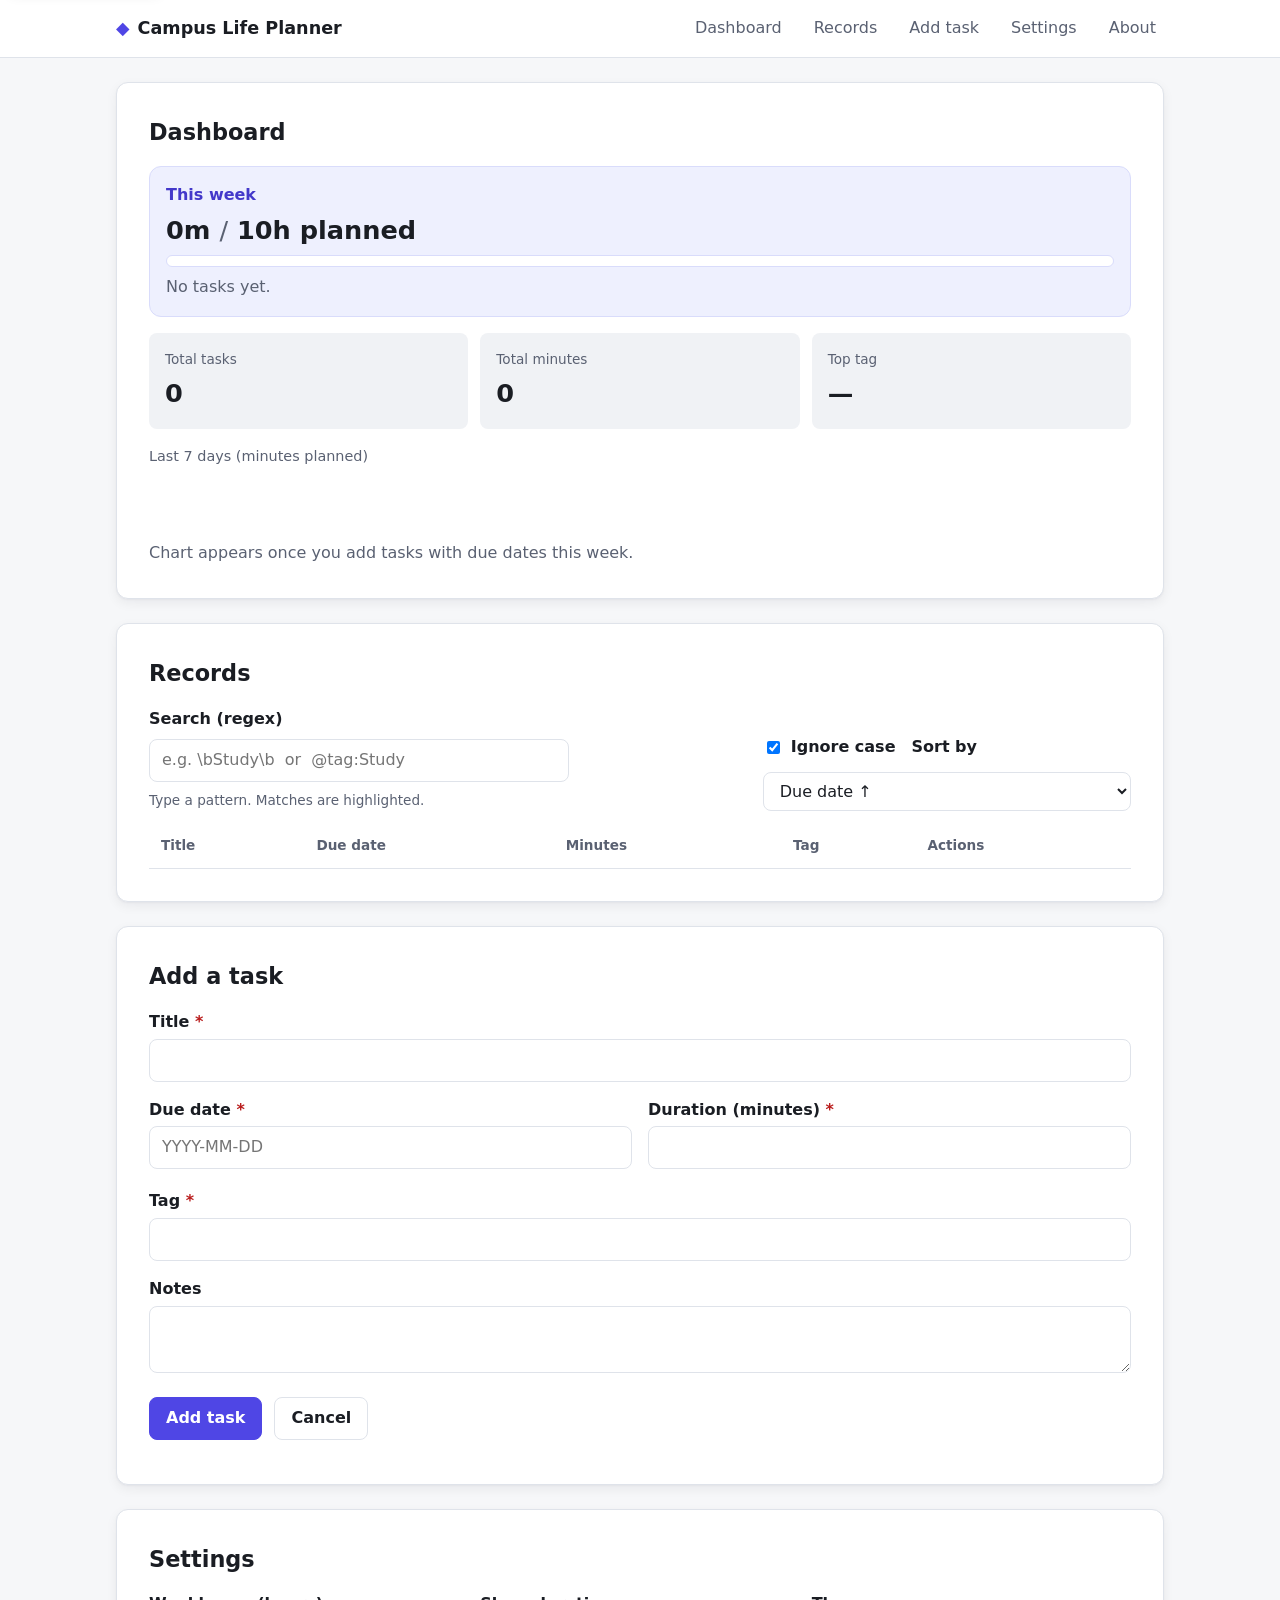
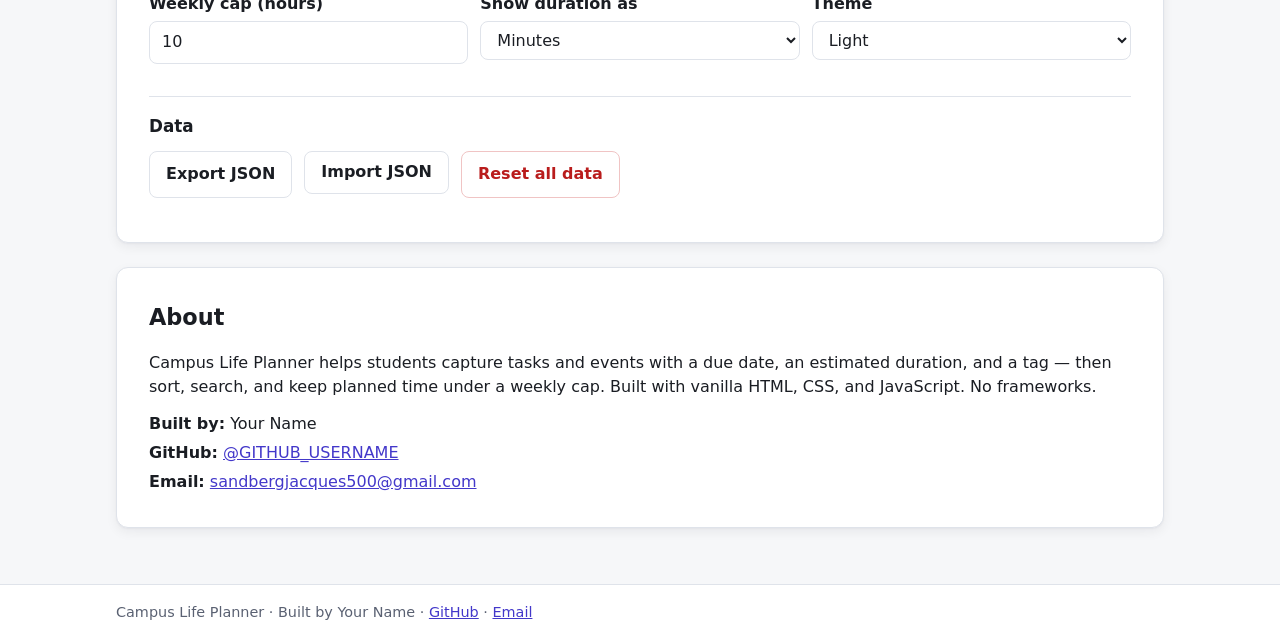
==== index.html @ 639e510d "M2: semantic HTML skeleton + mobile-first base CSS - Full landmark structure (header/nav/main/sectio" ====
<!DOCTYPE html>
<html lang="en">
<head>
  <meta charset="UTF-8" />
  <meta name="viewport" content="width=device-width, initial-scale=1.0" />
  <meta name="description" content="Campus Life Planner — an accessible, responsive planner for student tasks and events." />
  <title>Campus Life Planner</title>
  <link rel="stylesheet" href="styles/main.css" />
</head>
<body>
  <!-- Skip link: first focusable element -->
  <a class="skip-link" href="#main">Skip to content</a>

  <header class="site-header">
    <div class="container site-header__inner">
      <a class="brand" href="#main">
        <span class="brand__mark" aria-hidden="true">◆</span>
        <span class="brand__name">Campus Life Planner</span>
      </a>
      <nav class="site-nav" aria-label="Primary">
        <ul class="site-nav__list">
          <li><a href="#dashboard">Dashboard</a></li>
          <li><a href="#records">Records</a></li>
          <li><a href="#form-section">Add task</a></li>
          <li><a href="#settings">Settings</a></li>
          <li><a href="#about">About</a></li>
        </ul>
      </nav>
    </div>
  </header>

  <main id="main" class="container" tabindex="-1">

    <!-- ===================== DASHBOARD ===================== -->
    <section id="dashboard" class="section" aria-labelledby="dashboard-h">
      <h1 id="dashboard-h" class="section__title">Dashboard</h1>

      <!-- Weekly cap / target status (ARIA live in M5) -->
      <div class="cap-card" aria-labelledby="cap-h">
        <h2 id="cap-h" class="cap-card__title">This week</h2>
        <p class="cap-card__figure"><span data-cap-used>0m</span> <span class="cap-card__sep">/</span> <span data-cap-total>10h</span> planned</p>
        <div class="cap-bar" role="img" aria-label="Planned time against weekly cap">
          <div class="cap-bar__fill" data-cap-fill style="inline-size: 0%"></div>
        </div>
        <p class="cap-card__note" data-cap-message role="status" aria-live="polite">No tasks yet.</p>
      </div>

      <ul class="stat-grid" aria-label="Summary statistics">
        <li class="stat">
          <span class="stat__label">Total tasks</span>
          <span class="stat__value" data-stat-total>0</span>
        </li>
        <li class="stat">
          <span class="stat__label">Total minutes</span>
          <span class="stat__value" data-stat-minutes>0</span>
        </li>
        <li class="stat">
          <span class="stat__label">Top tag</span>
          <span class="stat__value" data-stat-top>—</span>
        </li>
      </ul>

      <figure class="chart" aria-labelledby="chart-h">
        <figcaption id="chart-h" class="chart__title">Last 7 days (minutes planned)</figcaption>
        <div class="chart__bars" data-chart>
          <!-- bars injected by JS in M5 -->
          <p class="muted">Chart appears once you add tasks with due dates this week.</p>
        </div>
      </figure>
    </section>

    <!-- ===================== RECORDS ===================== -->
    <section id="records" class="section" aria-labelledby="records-h">
      <h2 id="records-h" class="section__title">Records</h2>

      <div class="toolbar">
        <div class="toolbar__search">
          <label for="search">Search (regex)</label>
          <input type="search" id="search" name="search" placeholder="e.g. \bStudy\b  or  @tag:Study" autocomplete="off" aria-describedby="search-help search-error" />
          <p id="search-help" class="field-help">Type a pattern. Matches are highlighted.</p>
          <p id="search-error" class="field-error" role="alert" hidden></p>
        </div>
        <div class="toolbar__controls">
          <label class="checkbox">
            <input type="checkbox" id="search-ci" checked />
            <span>Ignore case</span>
          </label>
          <label for="sort">Sort by</label>
          <select id="sort" name="sort">
            <option value="dueDate-asc">Due date ↑</option>
            <option value="dueDate-desc">Due date ↓</option>
            <option value="title-asc">Title A→Z</option>
            <option value="title-desc">Title Z→A</option>
            <option value="duration-asc">Minutes ↑</option>
            <option value="duration-desc">Minutes ↓</option>
          </select>
        </div>
      </div>

      <p class="results-count" role="status" aria-live="polite" data-results-count></p>

      <!-- Desktop: table -->
      <div class="table-wrap" data-view="table">
        <table class="records-table">
          <caption class="visually-hidden">List of planned tasks and events</caption>
          <thead>
            <tr>
              <th scope="col">Title</th>
              <th scope="col">Due date</th>
              <th scope="col">Minutes</th>
              <th scope="col">Tag</th>
              <th scope="col">Actions</th>
            </tr>
          </thead>
          <tbody data-records-body>
            <!-- rows injected by JS (M4) -->
          </tbody>
        </table>
      </div>

      <!-- Mobile: cards -->
      <ul class="cards" data-view="cards" data-records-cards aria-label="Planned tasks (card view)">
        <!-- cards injected by JS (M4) -->
      </ul>

      <p class="empty-state" data-empty hidden>No tasks match. Try clearing the search or add a new task.</p>
    </section>

    <!-- ===================== ADD / EDIT FORM ===================== -->
    <section id="form-section" class="section" aria-labelledby="form-h">
      <h2 id="form-h" class="section__title">Add a task</h2>

      <form id="task-form" class="task-form" novalidate>
        <input type="hidden" name="id" />

        <div class="field">
          <label for="title">Title <span class="req" aria-hidden="true">*</span></label>
          <input type="text" id="title" name="title" required aria-describedby="title-error" autocomplete="off" />
          <p id="title-error" class="field-error" role="alert" hidden></p>
        </div>

        <div class="field-row">
          <div class="field">
            <label for="dueDate">Due date <span class="req" aria-hidden="true">*</span></label>
            <input type="text" id="dueDate" name="dueDate" inputmode="numeric" placeholder="YYYY-MM-DD" required aria-describedby="dueDate-error" />
            <p id="dueDate-error" class="field-error" role="alert" hidden></p>
          </div>

          <div class="field">
            <label for="duration">Duration (minutes) <span class="req" aria-hidden="true">*</span></label>
            <input type="text" id="duration" name="duration" inputmode="decimal" required aria-describedby="duration-error duration-hint" />
            <p id="duration-hint" class="field-help" data-duration-hint></p>
            <p id="duration-error" class="field-error" role="alert" hidden></p>
          </div>
        </div>

        <div class="field">
          <label for="tag">Tag <span class="req" aria-hidden="true">*</span></label>
          <input type="text" id="tag" name="tag" list="tag-list" required aria-describedby="tag-error" autocomplete="off" />
          <datalist id="tag-list">
            <option value="Study"></option>
            <option value="Class"></option>
            <option value="Assignment"></option>
            <option value="Event"></option>
            <option value="Personal"></option>
          </datalist>
          <p id="tag-error" class="field-error" role="alert" hidden></p>
        </div>

        <div class="field">
          <label for="notes">Notes</label>
          <textarea id="notes" name="notes" rows="2" aria-describedby="notes-error"></textarea>
          <p id="notes-error" class="field-error" role="alert" hidden></p>
        </div>

        <div class="form-actions">
          <button type="submit" class="btn btn--primary" data-submit-label>Add task</button>
          <button type="reset" class="btn btn--ghost" data-cancel hidden>Cancel</button>
        </div>
        <p class="form-status" role="status" aria-live="polite" data-form-status></p>
      </form>
    </section>

    <!-- ===================== SETTINGS ===================== -->
    <section id="settings" class="section" aria-labelledby="settings-h">
      <h2 id="settings-h" class="section__title">Settings</h2>

      <div class="settings-grid">
        <div class="field">
          <label for="weekly-cap">Weekly cap (hours)</label>
          <input type="text" id="weekly-cap" name="weekly-cap" inputmode="decimal" value="10" aria-describedby="weekly-cap-error" />
          <p id="weekly-cap-error" class="field-error" role="alert" hidden></p>
        </div>

        <div class="field">
          <label for="unit-display">Show duration as</label>
          <select id="unit-display" name="unit-display">
            <option value="minutes">Minutes</option>
            <option value="hours">Hours</option>
          </select>
        </div>

        <div class="field">
          <label for="theme">Theme</label>
          <select id="theme" name="theme">
            <option value="light">Light</option>
            <option value="dark">Dark</option>
          </select>
        </div>
      </div>

      <div class="settings-data">
        <h3 class="settings-data__title">Data</h3>
        <div class="settings-data__actions">
          <button type="button" class="btn" data-export>Export JSON</button>
          <label class="btn btn--file">
            Import JSON
            <input type="file" id="import-file" accept="application/json,.json" hidden />
          </label>
          <button type="button" class="btn btn--danger" data-reset>Reset all data</button>
        </div>
        <p class="settings-data__status" role="status" aria-live="polite" data-data-status></p>
      </div>
    </section>

    <!-- ===================== ABOUT ===================== -->
    <section id="about" class="section" aria-labelledby="about-h">
      <h2 id="about-h" class="section__title">About</h2>
      <p>
        Campus Life Planner helps students capture tasks and events with a due date,
        an estimated duration, and a tag — then sort, search, and keep planned time
        under a weekly cap. Built with vanilla HTML, CSS, and JavaScript. No frameworks.
      </p>
      <ul class="about-contact">
        <!-- TODO(M7): replace GITHUB_USERNAME and Your Name with real values -->
        <li><strong>Built by:</strong> Your Name</li>
        <li><strong>GitHub:</strong> <a href="https://github.com/GITHUB_USERNAME">@GITHUB_USERNAME</a></li>
        <li><strong>Email:</strong> <a href="mailto:sandbergjacques500@gmail.com">sandbergjacques500@gmail.com</a></li>
      </ul>
    </section>
  </main>

  <footer class="site-footer">
    <div class="container">
      <p>Campus Life Planner · Built by <span>Your Name</span> ·
        <a href="https://github.com/GITHUB_USERNAME">GitHub</a> ·
        <a href="mailto:sandbergjacques500@gmail.com">Email</a>
      </p>
    </div>
  </footer>

  <!-- JS modules wired up starting M3 -->
</body>
</html>
---- styles/main.css ----
/* ============================================================
   Campus Life Planner — base styles (M2)
   Mobile-first. Tokens via custom properties. 3 breakpoints.
   ============================================================ */

/* ---------- Design tokens ---------- */
:root {
  --bg: #f6f7f9;
  --surface: #ffffff;
  --surface-2: #f0f2f5;
  --text: #1a1d23;
  --text-muted: #5a6172;
  --border: #dfe3ea;
  --accent: #4f46e5;       /* indigo 600 — passes AA on white */
  --accent-strong: #4338ca;
  --accent-weak: #eef0fe;
  --success: #15803d;
  --danger: #b91c1c;
  --danger-weak: #fdecec;
  --mark: #fff3bf;

  --radius: 12px;
  --radius-sm: 8px;
  --shadow: 0 1px 2px rgba(16, 24, 40, 0.04), 0 4px 12px rgba(16, 24, 40, 0.06);
  --shadow-focus: 0 0 0 3px var(--accent-weak);
  --ring: 0 0 0 3px rgba(79, 70, 229, 0.45);

  --space-1: 0.25rem;
  --space-2: 0.5rem;
  --space-3: 0.75rem;
  --space-4: 1rem;
  --space-5: 1.5rem;
  --space-6: 2rem;
  --container: 1080px;

  --font: system-ui, -apple-system, "Segoe UI", Roboto, Helvetica, Arial, sans-serif;
}

/* ---------- Reset-ish ---------- */
*, *::before, *::after { box-sizing: border-box; }
html { -webkit-text-size-adjust: 100%; }
body {
  margin: 0;
  font-family: var(--font);
  font-size: 1rem;
  line-height: 1.55;
  color: var(--text);
  background: var(--bg);
}
h1, h2, h3, p, ul, figure { margin: 0; }
ul { list-style: none; padding: 0; }
a { color: var(--accent-strong); }
a:hover { color: var(--accent); }
img { max-width: 100%; }

/* ---------- Utilities ---------- */
.container { width: 100%; max-width: var(--container); margin-inline: auto; padding-inline: var(--space-4); }
.muted { color: var(--text-muted); }
.visually-hidden {
  position: absolute !important;
  width: 1px; height: 1px;
  margin: -1px; padding: 0; border: 0;
  clip: rect(0 0 0 0); clip-path: inset(50%);
  overflow: hidden; white-space: nowrap;
}

/* ---------- Focus visibility (a11y) ---------- */
:focus-visible {
  outline: 3px solid var(--accent);
  outline-offset: 2px;
  border-radius: 4px;
}

/* ---------- Skip link ---------- */
.skip-link {
  position: absolute;
  left: var(--space-2);
  top: -3rem;
  z-index: 100;
  background: var(--surface);
  color: var(--text);
  padding: var(--space-2) var(--space-4);
  border-radius: var(--radius-sm);
  box-shadow: var(--shadow);
  transition: top 150ms ease;
}
.skip-link:focus { top: var(--space-2); }

/* ---------- Header / nav ---------- */
.site-header {
  background: var(--surface);
  border-bottom: 1px solid var(--border);
  position: sticky;
  top: 0;
  z-index: 50;
}
.site-header__inner {
  display: flex;
  flex-direction: column;
  gap: var(--space-2);
  padding-block: var(--space-3);
}
.brand {
  display: inline-flex;
  align-items: center;
  gap: var(--space-2);
  font-weight: 700;
  font-size: 1.1rem;
  text-decoration: none;
  color: var(--text);
}
.brand__mark { color: var(--accent); }
.site-nav__list {
  display: flex;
  flex-wrap: wrap;
  gap: var(--space-1) var(--space-4);
}
.site-nav a {
  display: inline-block;
  padding: var(--space-1) var(--space-2);
  border-radius: var(--radius-sm);
  text-decoration: none;
  color: var(--text-muted);
  font-weight: 500;
}
.site-nav a:hover { color: var(--text); background: var(--surface-2); }

/* ---------- Sections ---------- */
main { padding-block: var(--space-5) var(--space-6); }
.section {
  background: var(--surface);
  border: 1px solid var(--border);
  border-radius: var(--radius);
  padding: var(--space-5);
  margin-block-end: var(--space-5);
  box-shadow: var(--shadow);
}
.section__title { font-size: 1.4rem; margin-block-end: var(--space-4); }

/* ---------- Dashboard ---------- */
.cap-card {
  background: var(--accent-weak);
  border: 1px solid #d9dcfb;
  border-radius: var(--radius);
  padding: var(--space-4);
  margin-block-end: var(--space-4);
}
.cap-card__title { font-size: 1rem; color: var(--accent-strong); }
.cap-card__figure { font-size: 1.6rem; font-weight: 700; margin-block: var(--space-1); }
.cap-card__sep { color: var(--text-muted); font-weight: 400; }
.cap-bar {
  block-size: 12px;
  background: #fff;
  border: 1px solid #d9dcfb;
  border-radius: 999px;
  overflow: hidden;
}
.cap-bar__fill {
  block-size: 100%;
  inline-size: 0%;
  background: var(--accent);
  transition: inline-size 400ms ease;
}
.cap-bar__fill.is-over { background: var(--danger); }
.cap-card__note { margin-block-start: var(--space-2); color: var(--text-muted); }

.stat-grid {
  display: grid;
  grid-template-columns: 1fr;
  gap: var(--space-3);
  margin-block-end: var(--space-4);
}
.stat {
  display: flex;
  flex-direction: column;
  gap: var(--space-1);
  background: var(--surface-2);
  border-radius: var(--radius-sm);
  padding: var(--space-4);
}
.stat__label { color: var(--text-muted); font-size: 0.85rem; }
.stat__value { font-size: 1.6rem; font-weight: 700; }

.chart__title { font-size: 0.9rem; color: var(--text-muted); margin-block-end: var(--space-2); }
.chart__bars {
  display: flex;
  align-items: flex-end;
  gap: var(--space-2);
  min-block-size: 90px;
}
.chart__bar {
  flex: 1;
  background: var(--accent);
  border-radius: 4px 4px 0 0;
  min-block-size: 4px;
  transition: block-size 400ms ease;
}

/* ---------- Toolbar (search + sort) ---------- */
.toolbar { display: flex; flex-direction: column; gap: var(--space-4); margin-block-end: var(--space-3); }
.toolbar__search { display: flex; flex-direction: column; gap: var(--space-1); }
.toolbar__controls { display: flex; flex-wrap: wrap; align-items: center; gap: var(--space-2) var(--space-4); }
.checkbox { display: inline-flex; align-items: center; gap: var(--space-2); }
.results-count { color: var(--text-muted); font-size: 0.9rem; margin-block-end: var(--space-3); }

/* ---------- Forms ---------- */
label { display: block; font-weight: 600; margin-block-end: var(--space-1); }
input, select, textarea {
  inline-size: 100%;
  font: inherit;
  color: var(--text);
  background: var(--surface);
  border: 1px solid var(--border);
  border-radius: var(--radius-sm);
  padding: var(--space-2) var(--space-3);
}
input:focus, select:focus, textarea:focus { border-color: var(--accent); outline: none; box-shadow: var(--ring); }
textarea { resize: vertical; }
.field { margin-block-end: var(--space-4); }
.field-row { display: flex; flex-direction: column; gap: 0; }
.req { color: var(--danger); }
.field-help { color: var(--text-muted); font-size: 0.85rem; margin-block-start: var(--space-1); }
.field-error { color: var(--danger); font-size: 0.85rem; margin-block-start: var(--space-1); font-weight: 600; }
input[aria-invalid="true"], textarea[aria-invalid="true"] { border-color: var(--danger); box-shadow: 0 0 0 3px var(--danger-weak); }
.checkbox input, .btn--file input { inline-size: auto; }

.form-actions { display: flex; gap: var(--space-3); }
.form-status, .settings-data__status { margin-block-start: var(--space-3); color: var(--text-muted); }

/* ---------- Buttons ---------- */
.btn {
  display: inline-flex;
  align-items: center;
  justify-content: center;
  gap: var(--space-2);
  font: inherit;
  font-weight: 600;
  cursor: pointer;
  padding: var(--space-2) var(--space-4);
  border-radius: var(--radius-sm);
  border: 1px solid var(--border);
  background: var(--surface);
  color: var(--text);
  transition: background 150ms ease, transform 80ms ease, border-color 150ms ease;
}
.btn:hover { background: var(--surface-2); }
.btn:active { transform: translateY(1px); }
.btn--primary { background: var(--accent); border-color: var(--accent); color: #fff; }
.btn--primary:hover { background: var(--accent-strong); }
.btn--ghost { background: transparent; }
.btn--danger { color: var(--danger); border-color: #f0c4c4; }
.btn--danger:hover { background: var(--danger-weak); }
.btn--file { cursor: pointer; }

/* ---------- Records: table + cards ---------- */
.table-wrap { display: none; }            /* hidden on mobile, cards show instead */
.records-table { inline-size: 100%; border-collapse: collapse; }
.records-table th, .records-table td {
  text-align: start;
  padding: var(--space-3);
  border-block-end: 1px solid var(--border);
  vertical-align: top;
}
.records-table th { font-size: 0.85rem; color: var(--text-muted); }

.cards { display: grid; grid-template-columns: 1fr; gap: var(--space-3); }
.card {
  border: 1px solid var(--border);
  border-radius: var(--radius);
  padding: var(--space-4);
  background: var(--surface);
  transition: box-shadow 150ms ease, transform 150ms ease;
}
.card:hover { box-shadow: var(--shadow); transform: translateY(-2px); }
.card__title { font-size: 1.05rem; font-weight: 700; }
.card__meta { color: var(--text-muted); font-size: 0.9rem; margin-block: var(--space-1); }
.card__actions { display: flex; gap: var(--space-2); margin-block-start: var(--space-3); }

.tag {
  display: inline-block;
  font-size: 0.8rem;
  font-weight: 600;
  padding: 2px 8px;
  border-radius: 999px;
  background: var(--accent-weak);
  color: var(--accent-strong);
}
mark { background: var(--mark); color: inherit; border-radius: 2px; padding: 0 1px; }
.empty-state { color: var(--text-muted); padding: var(--space-4); text-align: center; }

/* ---------- Settings ---------- */
.settings-grid { display: grid; grid-template-columns: 1fr; gap: var(--space-3); }
.settings-data { margin-block-start: var(--space-4); padding-block-start: var(--space-4); border-block-start: 1px solid var(--border); }
.settings-data__title { font-size: 1.05rem; margin-block-end: var(--space-3); }
.settings-data__actions { display: flex; flex-wrap: wrap; gap: var(--space-3); }

/* ---------- About / footer ---------- */
.about-contact { margin-block-start: var(--space-3); display: grid; gap: var(--space-1); }
.site-footer { border-block-start: 1px solid var(--border); background: var(--surface); padding-block: var(--space-4); }
.site-footer p { color: var(--text-muted); font-size: 0.9rem; }

/* ============================================================
   Breakpoint 1 — Tablet (~768px)
   ============================================================ */
@media (min-width: 768px) {
  .site-header__inner { flex-direction: row; align-items: center; justify-content: space-between; }
  .stat-grid { grid-template-columns: repeat(3, 1fr); }
  .field-row { flex-direction: row; gap: var(--space-4); }
  .field-row .field { flex: 1; }
  .settings-grid { grid-template-columns: repeat(3, 1fr); }
  .cards { grid-template-columns: repeat(2, 1fr); }
  .toolbar { flex-direction: row; align-items: flex-end; justify-content: space-between; }
  .toolbar__search { flex: 1; max-inline-size: 420px; }
}

/* ============================================================
   Breakpoint 2 — Desktop (~1024px): table replaces cards
   ============================================================ */
@media (min-width: 1024px) {
  .table-wrap { display: block; }
  .cards { display: none; }
  .section { padding: var(--space-6); }
}

/* ---------- Reduced motion ---------- */
@media (prefers-reduced-motion: reduce) {
  *, *::before, *::after { transition-duration: 0.001ms !important; animation-duration: 0.001ms !important; }
}
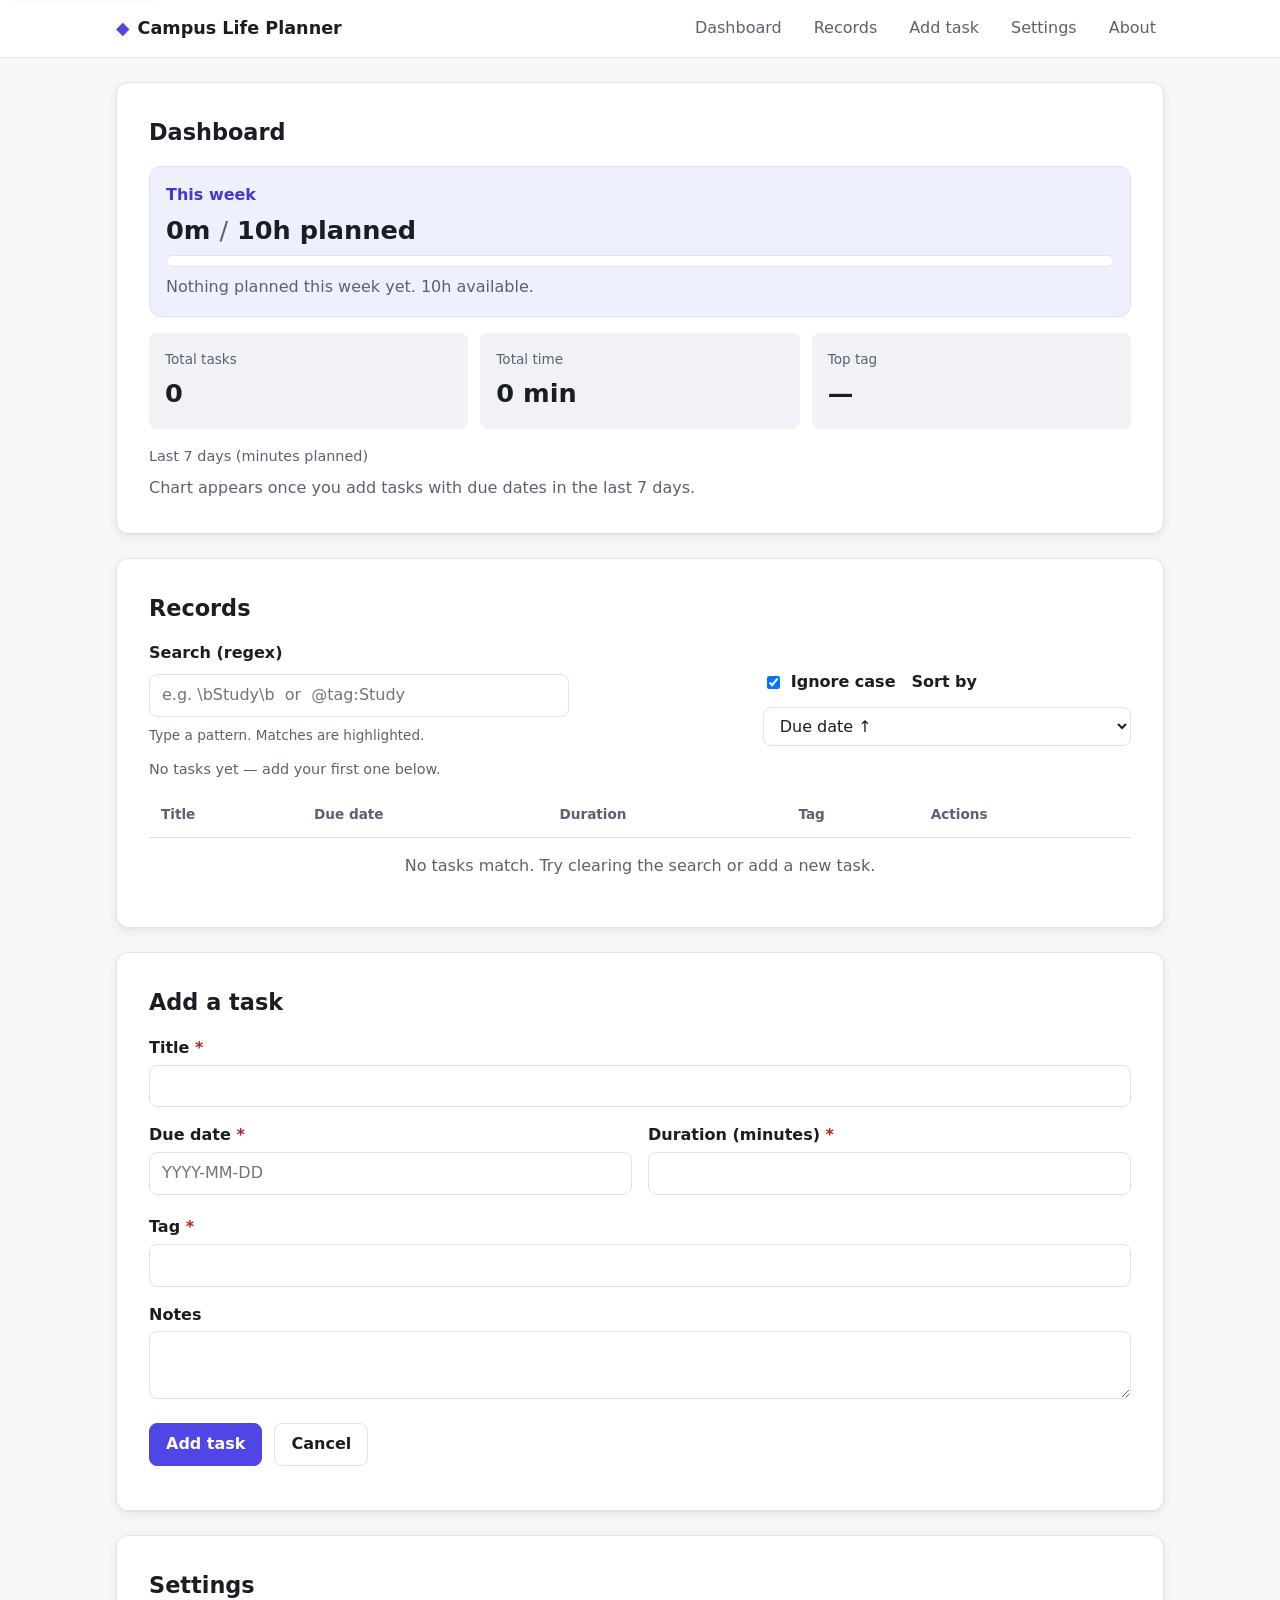
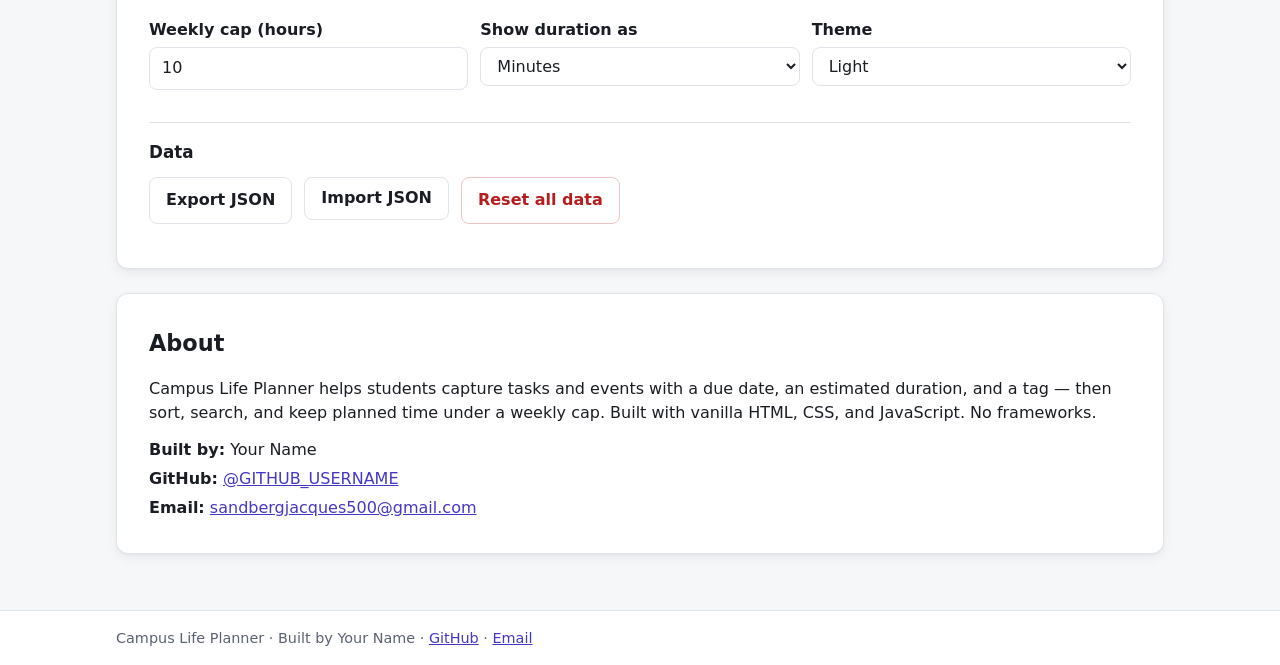
==== commit 3dfdd191: "feat: implement settings and persistence" ====
--- a/index.html
+++ b/index.html
@@ -51,7 +51,7 @@
           <span class="stat__value" data-stat-total>0</span>
         </li>
         <li class="stat">
-          <span class="stat__label">Total minutes</span>
+          <span class="stat__label">Total time</span>
           <span class="stat__value" data-stat-minutes>0</span>
         </li>
         <li class="stat">
@@ -107,7 +107,7 @@
             <tr>
               <th scope="col">Title</th>
               <th scope="col">Due date</th>
-              <th scope="col">Minutes</th>
+              <th scope="col">Duration</th>
               <th scope="col">Tag</th>
               <th scope="col">Actions</th>
             </tr>
@@ -249,6 +249,6 @@
     </div>
   </footer>
 
-  <!-- JS modules wired up starting M3 -->
+  <script type="module" src="scripts/app.js"></script>
 </body>
 </html>
--- a/styles/main.css
+++ b/styles/main.css
@@ -34,6 +34,26 @@
   --container: 1080px;
 
   --font: system-ui, -apple-system, "Segoe UI", Roboto, Helvetica, Arial, sans-serif;
+  color-scheme: light;
+}
+
+/* ---------- Dark theme (persisted via Settings) ---------- */
+[data-theme="dark"] {
+  --bg: #13151a;
+  --surface: #1b1e26;
+  --surface-2: #242833;
+  --text: #e7e9ee;
+  --text-muted: #a7adbd;
+  --border: #2d3240;
+  --accent: #8b85f0;
+  --accent-strong: #aaa5f7;
+  --accent-weak: #23263a;
+  --success: #7bd99a;
+  --danger: #f0908f;
+  --danger-weak: #3a2323;
+  --mark: #5c4a00;
+  --shadow: 0 1px 2px rgba(0, 0, 0, 0.3), 0 4px 12px rgba(0, 0, 0, 0.35);
+  color-scheme: dark;
 }
 
 /* ---------- Reset-ish ---------- */
@@ -140,7 +160,7 @@
 /* ---------- Dashboard ---------- */
 .cap-card {
   background: var(--accent-weak);
-  border: 1px solid #d9dcfb;
+  border: 1px solid var(--border);
   border-radius: var(--radius);
   padding: var(--space-4);
   margin-block-end: var(--space-4);
@@ -150,8 +170,8 @@
 .cap-card__sep { color: var(--text-muted); font-weight: 400; }
 .cap-bar {
   block-size: 12px;
-  background: #fff;
-  border: 1px solid #d9dcfb;
+  background: var(--surface);
+  border: 1px solid var(--border);
   border-radius: 999px;
   overflow: hidden;
 }
@@ -182,19 +202,30 @@
 .stat__value { font-size: 1.6rem; font-weight: 700; }
 
 .chart__title { font-size: 0.9rem; color: var(--text-muted); margin-block-end: var(--space-2); }
-.chart__bars {
+.chart__row {
   display: flex;
   align-items: flex-end;
   gap: var(--space-2);
-  min-block-size: 90px;
+  block-size: 110px;
+}
+.chart__col {
+  flex: 1;
+  display: flex;
+  flex-direction: column;
+  align-items: center;
+  justify-content: flex-end;
+  block-size: 100%;
+  gap: var(--space-1);
 }
 .chart__bar {
-  flex: 1;
+  inline-size: 100%;
+  max-inline-size: 36px;
   background: var(--accent);
   border-radius: 4px 4px 0 0;
   min-block-size: 4px;
-  transition: block-size 400ms ease;
-}
+  transition: block-size 500ms ease;
+}
+.chart__label { font-size: 0.75rem; color: var(--text-muted); }
 
 /* ---------- Toolbar (search + sort) ---------- */
 .toolbar { display: flex; flex-direction: column; gap: var(--space-4); margin-block-end: var(--space-3); }
@@ -275,6 +306,11 @@
 .card__title { font-size: 1.05rem; font-weight: 700; }
 .card__meta { color: var(--text-muted); font-size: 0.9rem; margin-block: var(--space-1); }
 .card__actions { display: flex; gap: var(--space-2); margin-block-start: var(--space-3); }
+
+.btn--sm { padding: var(--space-1) var(--space-3); font-size: 0.85rem; }
+.row-actions, .card__actions { display: flex; gap: var(--space-2); }
+.cell-title { font-weight: 600; }
+.cell-notes, .card__notes { display: block; font-weight: 400; color: var(--text-muted); font-size: 0.85rem; margin-block-start: 2px; }
 
 .tag {
   display: inline-block;
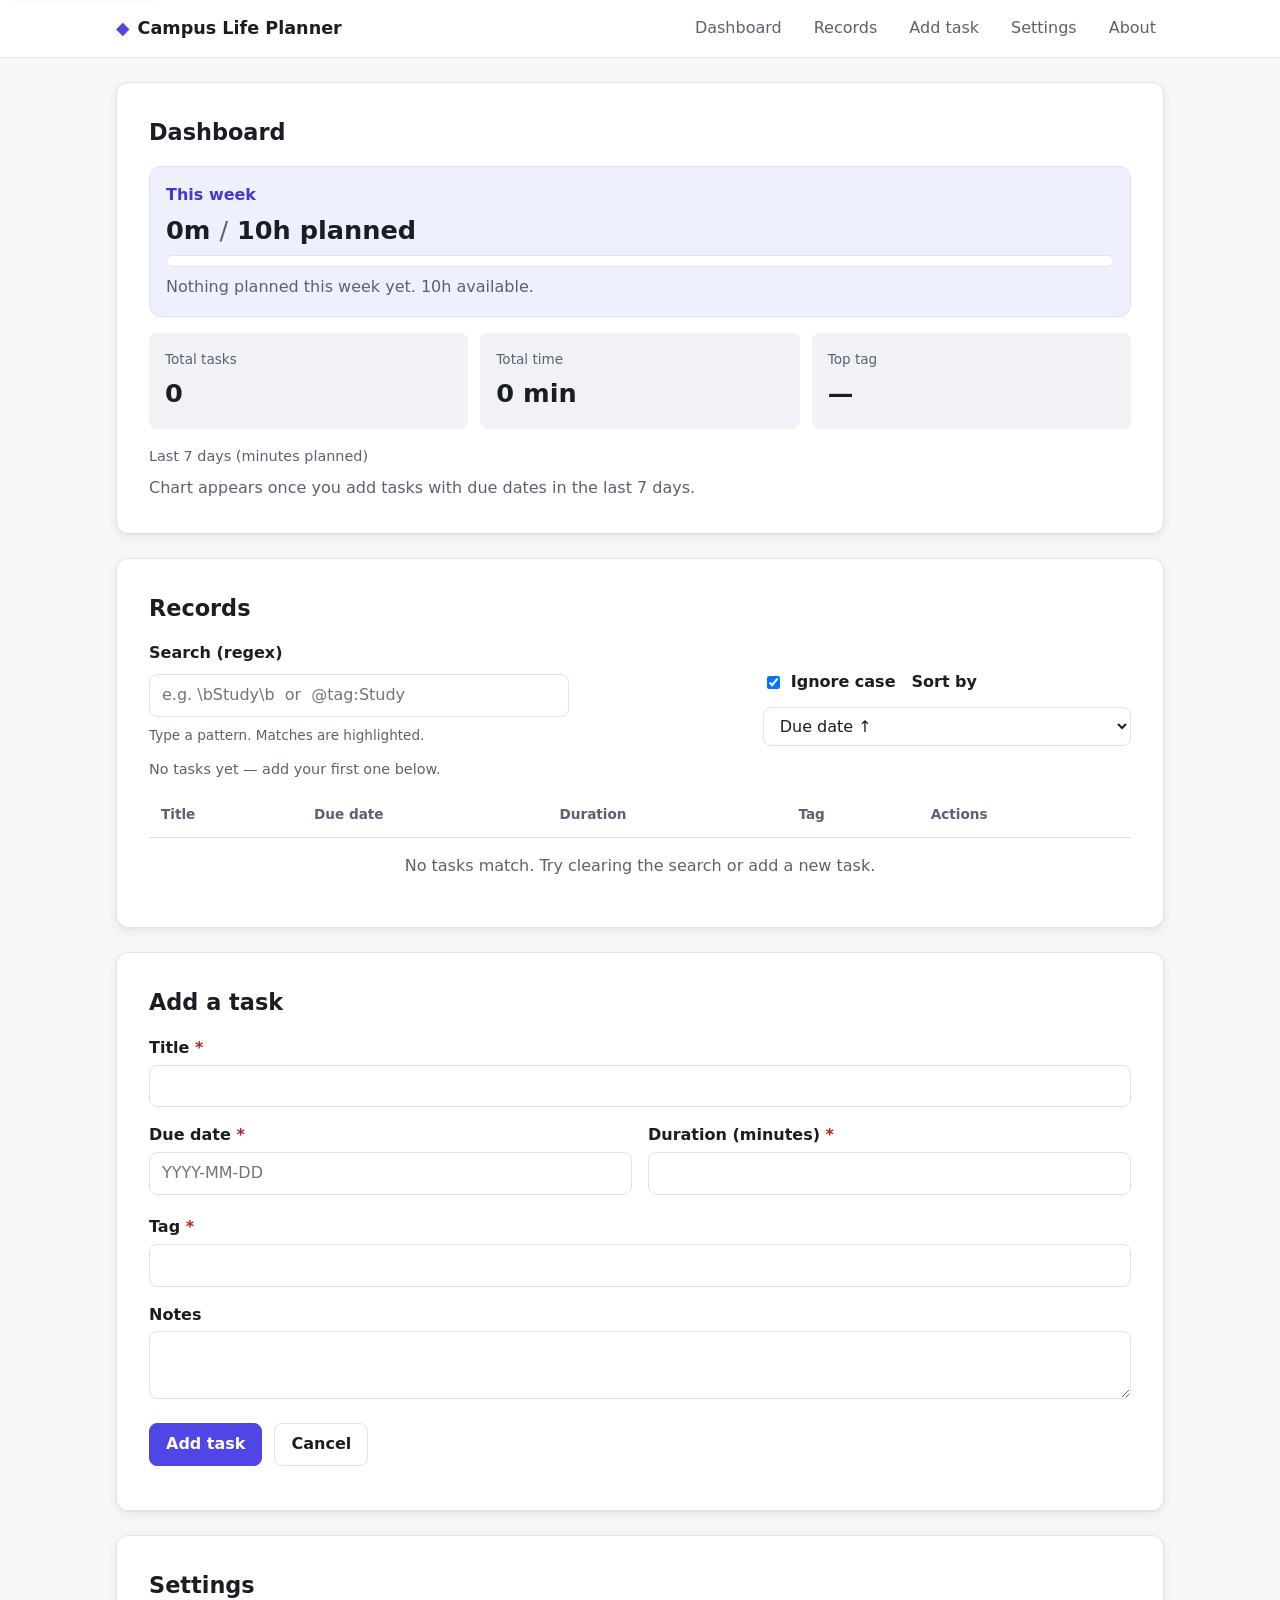
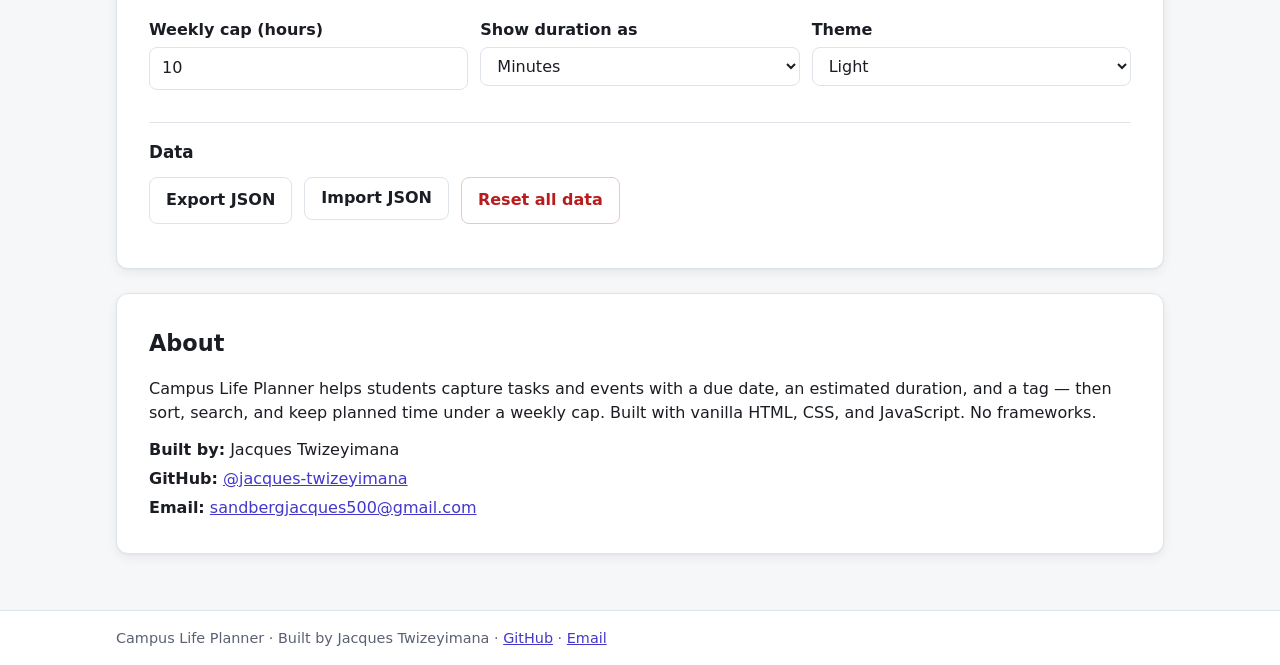
==== commit afed2898: "feat: add README and seed data" ====
--- a/index.html
+++ b/index.html
@@ -215,7 +215,7 @@
           <button type="button" class="btn" data-export>Export JSON</button>
           <label class="btn btn--file">
             Import JSON
-            <input type="file" id="import-file" accept="application/json,.json" hidden />
+            <input type="file" id="import-file" accept="application/json,.json" class="visually-hidden" />
           </label>
           <button type="button" class="btn btn--danger" data-reset>Reset all data</button>
         </div>
@@ -232,9 +232,8 @@
         under a weekly cap. Built with vanilla HTML, CSS, and JavaScript. No frameworks.
       </p>
       <ul class="about-contact">
-        <!-- TODO(M7): replace GITHUB_USERNAME and Your Name with real values -->
-        <li><strong>Built by:</strong> Your Name</li>
-        <li><strong>GitHub:</strong> <a href="https://github.com/GITHUB_USERNAME">@GITHUB_USERNAME</a></li>
+        <li><strong>Built by:</strong> Jacques Twizeyimana</li>
+        <li><strong>GitHub:</strong> <a href="https://github.com/jacques-twizeyimana">@jacques-twizeyimana</a></li>
         <li><strong>Email:</strong> <a href="mailto:sandbergjacques500@gmail.com">sandbergjacques500@gmail.com</a></li>
       </ul>
     </section>
@@ -242,8 +241,8 @@
 
   <footer class="site-footer">
     <div class="container">
-      <p>Campus Life Planner · Built by <span>Your Name</span> ·
-        <a href="https://github.com/GITHUB_USERNAME">GitHub</a> ·
+      <p>Campus Life Planner · Built by <span>Jacques Twizeyimana</span> ·
+        <a href="https://github.com/jacques-twizeyimana">GitHub</a> ·
         <a href="mailto:sandbergjacques500@gmail.com">Email</a>
       </p>
     </div>
--- a/styles/main.css
+++ b/styles/main.css
@@ -282,6 +282,8 @@
 .btn--danger { color: var(--danger); border-color: #f0c4c4; }
 .btn--danger:hover { background: var(--danger-weak); }
 .btn--file { cursor: pointer; }
+/* The file input is visually hidden but still focusable — show focus on the label. */
+.btn--file:focus-within { box-shadow: var(--ring); border-color: var(--accent); }
 
 /* ---------- Records: table + cards ---------- */
 .table-wrap { display: none; }            /* hidden on mobile, cards show instead */
